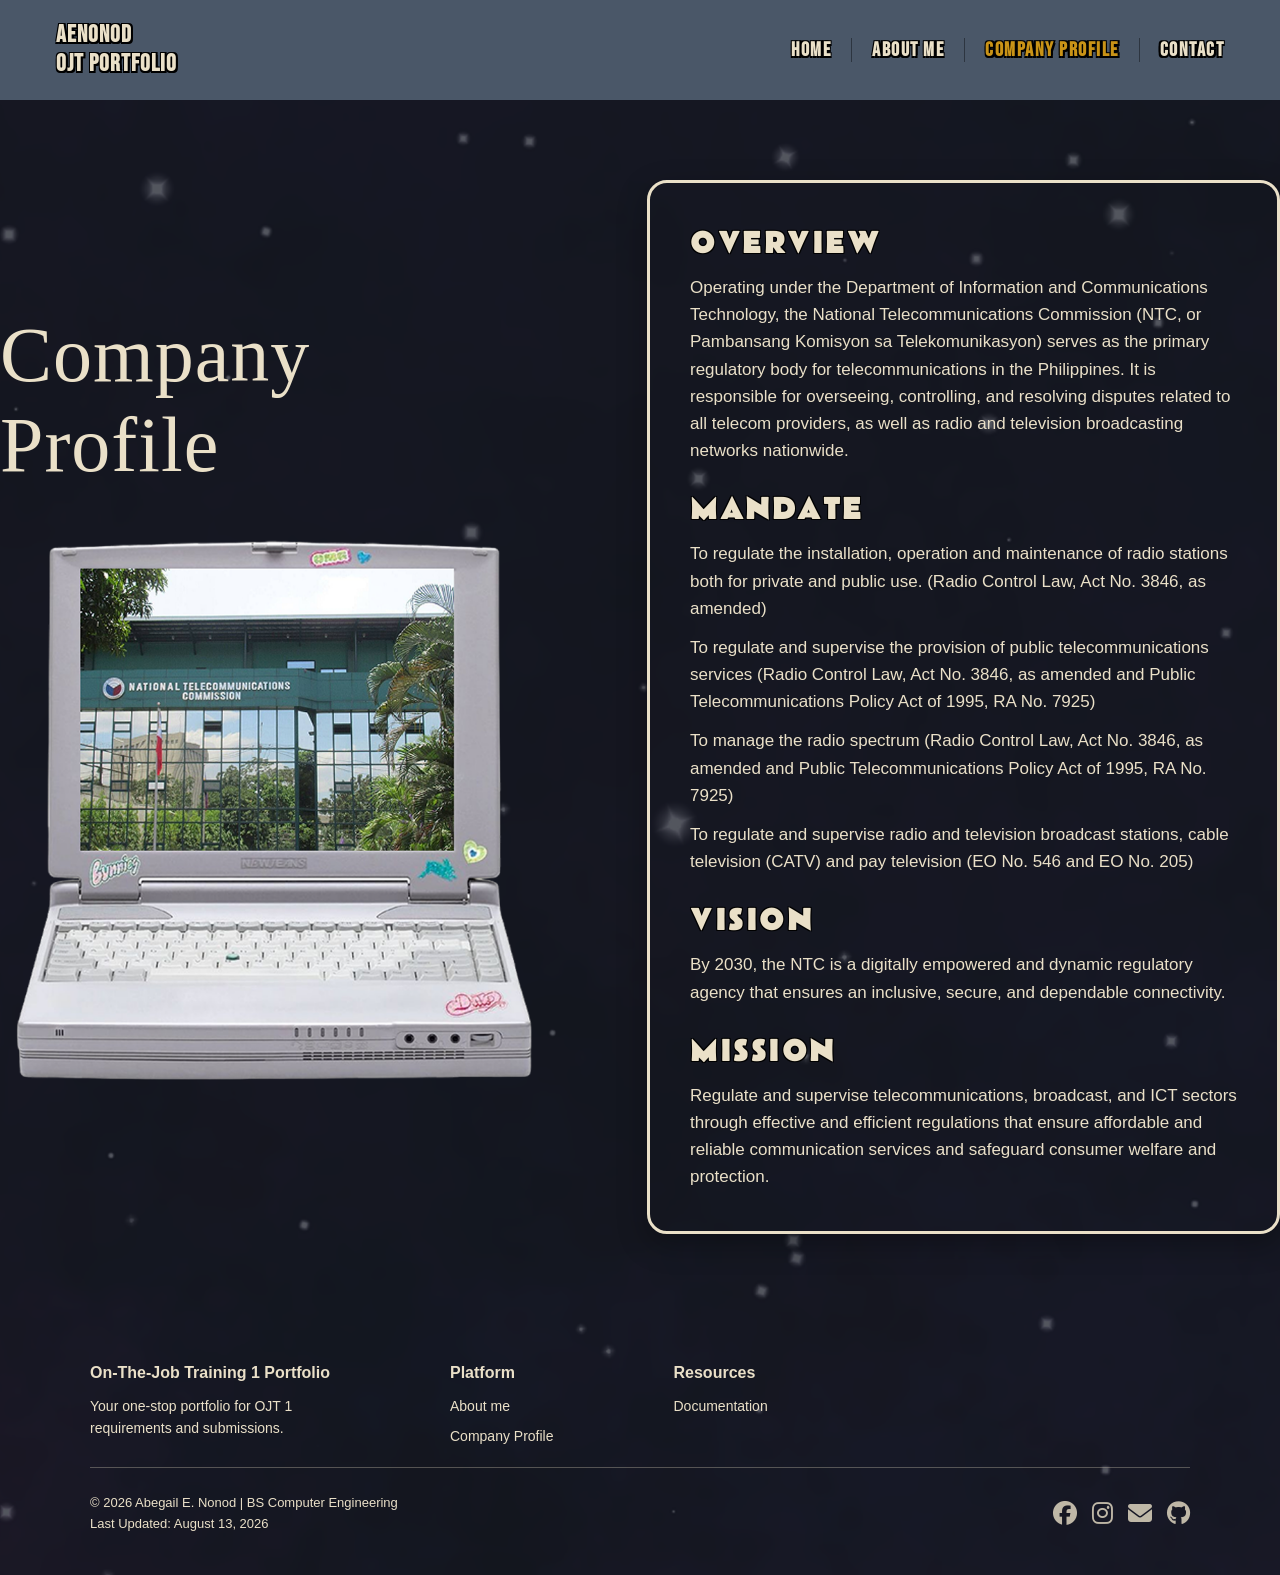
==== company.html @ 48c82810 "feat(company): added company profile tab" ====
<!DOCTYPE html>
<html lang="en">
<head>
    <meta charset="UTF-8">
    <meta name="viewport" content="width=device-width, initial-scale=1.0">
    <title>Abegail Nonod | OJT Portfolio</title>
    <link rel="icon" type="image/png" href="assets/icons/web_icon.png">
    <meta name="description" content="Homepage for OJT 1 Portfolio">

    <!-- Google Fonts -->
     <!-- Header Font -->
    <link rel="preconnect" href="https://fonts.googleapis.com">
    <link rel="preconnect" href="https://fonts.gstatic.com" crossorigin>
    <link href="https://fonts.googleapis.com/css2?family=Bebas+Neue&display=swap" rel="stylesheet">
    <!-- Cover Font (Name) -->
    <link rel="preconnect" href="https://fonts.googleapis.com">
    <link rel="preconnect" href="https://fonts.gstatic.com" crossorigin>
    <link href="https://fonts.googleapis.com/css2?family=Geologica:wght,CRSV@100..900,0&family=Henny+Penny&display=swap" rel="stylesheet">

    <link rel="preconnect" href="https://fonts.googleapis.com">
    <link rel="preconnect" href="https://fonts.gstatic.com" crossorigin>
    <link href="https://fonts.googleapis.com/css2?family=Belanosima:wght@400;600;700&family=Piedra&display=swap" rel="stylesheet">
    
    <!-- Stylesheet -->
    <link rel="stylesheet" href="https://cdnjs.cloudflare.com/ajax/libs/font-awesome/6.4.2/css/all.min.css">
    <link rel="stylesheet" href="styles/style_company.css">
</head>
<body>

    <!-- Navbar -->
    <header class="navbar" id="navbar">
        <nav class="nav-texts-left" id="nav-left">
            <p>AENONOD <br> OJT PORTFOLIO</p>
        </nav>

        <nav class="nav-links-right" id="nav-right">
            <a href="index.html">HOME</a>
            <a href="about.html">ABOUT ME</a>
            <a href="company.html" class="active">COMPANY PROFILE</a>
            <a href="contact.html">CONTACT</a>
        </nav>

        <!-- Mobile hamburger menu button -->
        <button class="hamburger-btn" id="hamburger-btn" type="button" aria-label="Toggle navigation menu">
            <img src="../assets/icons/hamburger_menu.svg" alt="Menu Icon">
        </button>
    </header>

    <!-- ---------- Company Profile Section ---------- -->
    <section class="company-section">
        <div class="company-container">
            <!-- Left Side: Title and Image -->
            <div class="company-left">
                <h1 class="company-title">Company Profile</h1>
                <img src="assets/background/ntc_comprof.png" alt="NTC" class="laptop-img">
            </div>

            <!-- Right Side: Info Card -->
            <div class="company-right">  
                <div class="info-block">
                    <h3>OVERVIEW</h3>
                    <p>Operating under the Department of Information and Communications Technology, the National Telecommunications Commission (NTC, or Pambansang Komisyon sa Telekomunikasyon) serves as the primary regulatory body for telecommunications in the Philippines. It is responsible for overseeing, controlling, and resolving disputes related to all telecom providers, as well as radio and television broadcasting networks nationwide.</p>
                </div>

                <div class="info-block">
                    <h3>MANDATE</h3>
                    <p>To regulate the installation, operation and maintenance of radio stations both for private and public use. (Radio Control Law, Act No. 3846, as amended)</p>
                    <p>To regulate and supervise the provision of public telecommunications services (Radio Control Law, Act No. 3846, as amended and Public Telecommunications Policy Act of 1995, RA No. 7925)</p>
                    <p>To manage the radio spectrum (Radio Control Law, Act No. 3846, as amended and Public Telecommunications Policy Act of 1995, RA No. 7925)</p>
                    <p>To regulate and supervise radio and television broadcast stations, cable television (CATV) and pay television (EO No. 546 and EO No. 205)</p>
                </div>

                <div class="info-block">
                    <h3>VISION</h3>
                    <p>By 2030, the NTC is a digitally empowered and dynamic regulatory agency that ensures an inclusive, secure, and dependable connectivity.</p>
                </div>

                <div class="info-block">
                    <h3>MISSION</h3>
                    <p>Regulate and supervise telecommunications, broadcast, and ICT sectors through effective and efficient regulations that ensure affordable and reliable communication services and safeguard consumer welfare and protection.</p>
                </div>
            </div>
        </div>
    </section>

    <!-- Footer -->
    <footer class="footer-section">
        <div class="footer-container">
            
            <div class="footer-top">
                <div class="footer-col description-col">
                    <h4>On-The-Job Training 1 Portfolio</h4>
                    <p>Your one-stop portfolio for OJT 1<br>requirements and submissions.</p>
                </div>

                <div class="footer-col">
                    <h4>Platform</h4>
                    <a href="about.html">About me</a>
                    <a href="company.html">Company Profile</a>
                </div>

                <div class="footer-col">
                    <h4>Resources</h4>
                    <a href="https://github.com/aenonod/abegail_nonod_ojt_portfolio" target="_blank">Documentation</a>
                </div>
            </div>

            <div class="footer-divider"></div>

            <div class="footer-bottom">
                <div class="footer-copy">
                    <p>&copy; 2026 Abegail E. Nonod | BS Computer Engineering</p>
                    <p>Last Updated: August 13, 2026</p> 
                </div>
                
                <div class="footer-socials">
                    <a href="https://www.facebook.com/abegail.nonod/" target="_blank"><i class="fa-brands fa-facebook"></i></a>
                    <a href="https://www.instagram.com/abeng.xiii/" target="_blank"><i class="fa-brands fa-instagram"></i></a>
                    <a href="https://mail.google.com/mail/?view=cm&fs=1&to=abegailenonod@gmail.com&su=Inquiry from OJT Portfolio" target="_blank"><i class="fa-solid fa-envelope"></i></a>
                    <a href="https://github.com/aenonod" target="_blank"><i class="fa-brands fa-github"></i></a>
                </div>
            </div>
            
        </div>
    </footer>

</body>
---- styles/style_company.css ----
/* ---------- Reset & Base Resets (Safeguard) ---------- */
*,
*::before,
*::after {
    box-sizing: border-box;
    margin: 0;
    padding: 0;
}

body {
    background-color: #1a1e29; 
    background-image: url('../assets/background/star_bg.png'); 
    background-size: cover; 
    background-position: center; 
    background-repeat: no-repeat; 
    background-attachment: fixed; 
    font-family: 'Bebas Neue', sans-serif; 
}

/* ---------- Navbar ---------- */
.navbar {
    position: relative;
    display: flex;
    justify-content: space-between;
    align-items: center;
    background-color: #4a5768; 
    height: 100px;
    padding: 0 56px;
    z-index: 100;
    flex-shrink: 0;
}

.nav-texts-left p {
    font-family: 'Bebas Neue', sans-serif;
    color: #EAE0C8; 
    font-size: 24px;
    line-height: 1.2;
    letter-spacing: 1px;
    font-weight: bold; 
    
    text-shadow: 
        -1.5px -1.5px 0 #000,  
         1.5px -1.5px 0 #000,
        -1.5px  1.5px 0 #000,
         1.5px  1.5px 0 #000;
}

.nav-links-right {
    display: flex;
    align-items: center;
    z-index: 2;
}

.navbar a {
    text-decoration: none;
    font-family: 'Bebas Neue', sans-serif; 
    font-weight: bold; 
    font-size: 20px;
    color: #EAE0C8; 
    text-transform: uppercase;
    letter-spacing: 1.5px;
    transition: color 0.3s ease, opacity 0.3s ease;
    padding: 0 20px;
    border-right: 1px solid #2d3540; 
    
    text-shadow: 
        -1.5px -1.5px 0 #000,  
         1.5px -1.5px 0 #000,
        -1.5px  1.5px 0 #000,
         1.5px  1.5px 0 #000;
}

.navbar a:last-child {
    border-right: none;
    padding-right: 0; 
}

.navbar a:hover {
    opacity: 0.7;
}

.navbar a.active {
    color: #c99317; 
}

.hamburger-btn {
    display: none; 
    background: none;
    border: none;
    cursor: pointer;
}

.hamburger-btn img {
    width: 32px;
    height: auto;
    display: block;
    filter: invert(100%);
}

@media (max-width: 768px) {
    .nav-links-right {
        display: none;
    }
    .hamburger-btn {
        display: block;
    }
}

/* ---------- Company Profile Section ---------- */
.company-section {
    display: flex;
    justify-content: center;
    padding: 80px 0 70px 0; 
}

.company-container {
    width: 1300px; 
    display: flex;
    align-items: center;
    gap: 100px; 
}

/* --- Left Column --- */
.company-left {
    flex: 1;
    display: flex;
    flex-direction: column;
    align-items: flex-start;
}

.company-title {
    font-family: 'Lora', serif; 
    font-size: 78px;
    font-weight: normal;
    color: #EAE0C8;
    margin-bottom: 30px;
    letter-spacing: 1px;
}

.laptop-img {
    width: 100%;
    max-width: 800px;
    height: auto;
}

/* --- Right Column (The Card) --- */
.company-right {
    flex: 1;
    background-color: transparent; 
    border: 3px solid #EAE0C8;
    border-radius: 20px;
    padding: 40px;
    box-shadow: 0px 10px 30px rgba(0, 0, 0, 0.3); 
}

.info-block {
    margin-bottom: 25px;
}

.info-block:last-child {
    margin-bottom: 0;
}

.info-block h3 {
    font-family: 'Belanosima';
    color: #EAE0C8;
    font-size: 33px;
    letter-spacing: 1.5px;
    margin-bottom: 10px;
    text-transform: uppercase;
    text-shadow: 1px 1px 0 #000, -1px -1px 0 #000, 1px -1px 0 #000, -1px 1px 0 #000; 
}

.info-block p {
    font-family: 'Google Sans Flex', sans-serif;
    color: #EAE0C8;
    font-size: 17px;
    line-height: 1.6;
    margin-bottom: 12px;
}

.info-block p:last-child {
    margin-bottom: 0;
}

/* ---------- Footer ---------- */
.footer-section {
    padding: 60px 0 40px 0; 
    background-color: transparent; 
    font-family: 'Google Sans Flex', sans-serif;
    display: flex;
    justify-content: center;
}

.footer-container {
    width: 1100px; 
    display: flex;
    flex-direction: column;
}

.footer-top {
    display: flex;
    justify-content: flex-start; 
    gap: 120px;
    margin-bottom: 20px;
}

.footer-col {
    display: flex;
    flex-direction: column;
    gap: 8px; 
}

.description-col {
    max-width: 350px; 
}

.footer-col h4 {
    font-family: 'Google Sans Flex', sans-serif;
    font-weight: bold;
    color: #EAE0C8; 
    font-size: 16px;
    letter-spacing: normal;
    margin-bottom: 5px; 
}

.footer-col p, 
.footer-col a {
    color: #EAE0C8; 
    text-decoration: none;
    font-size: 14px;
    line-height: 1.6;
    transition: color 0.3s ease;
}

.footer-col a:hover {
    color: #ffffff; 
}

.footer-divider {
    width: 100%; 
    height: 1px;
    background-color: #EAE0C8; 
    opacity: 0.3; 
    margin-bottom: 25px;
}

.footer-bottom {
    display: flex;
    justify-content: space-between; 
    align-items: center;
}

.footer-copy p {
    color: #EAE0C8;
    font-size: 13px;
    line-height: 1.6;
}

.footer-socials {
    display: flex;
    gap: 15px; 
}

.footer-socials a {
    color: #EAE0C8;
    font-size: 24px;
    opacity: 0.8;
    text-decoration: none;
    transition: transform 0.3s ease, opacity 0.3s ease, color 0.3s ease;
}

.footer-socials a:hover {
    transform: translateY(-3px);
    opacity: 1; 
    color: #ffffff; 
}

.footer-socials img:hover {
    transform: translateY(-3px); 
    opacity: 1; 
}
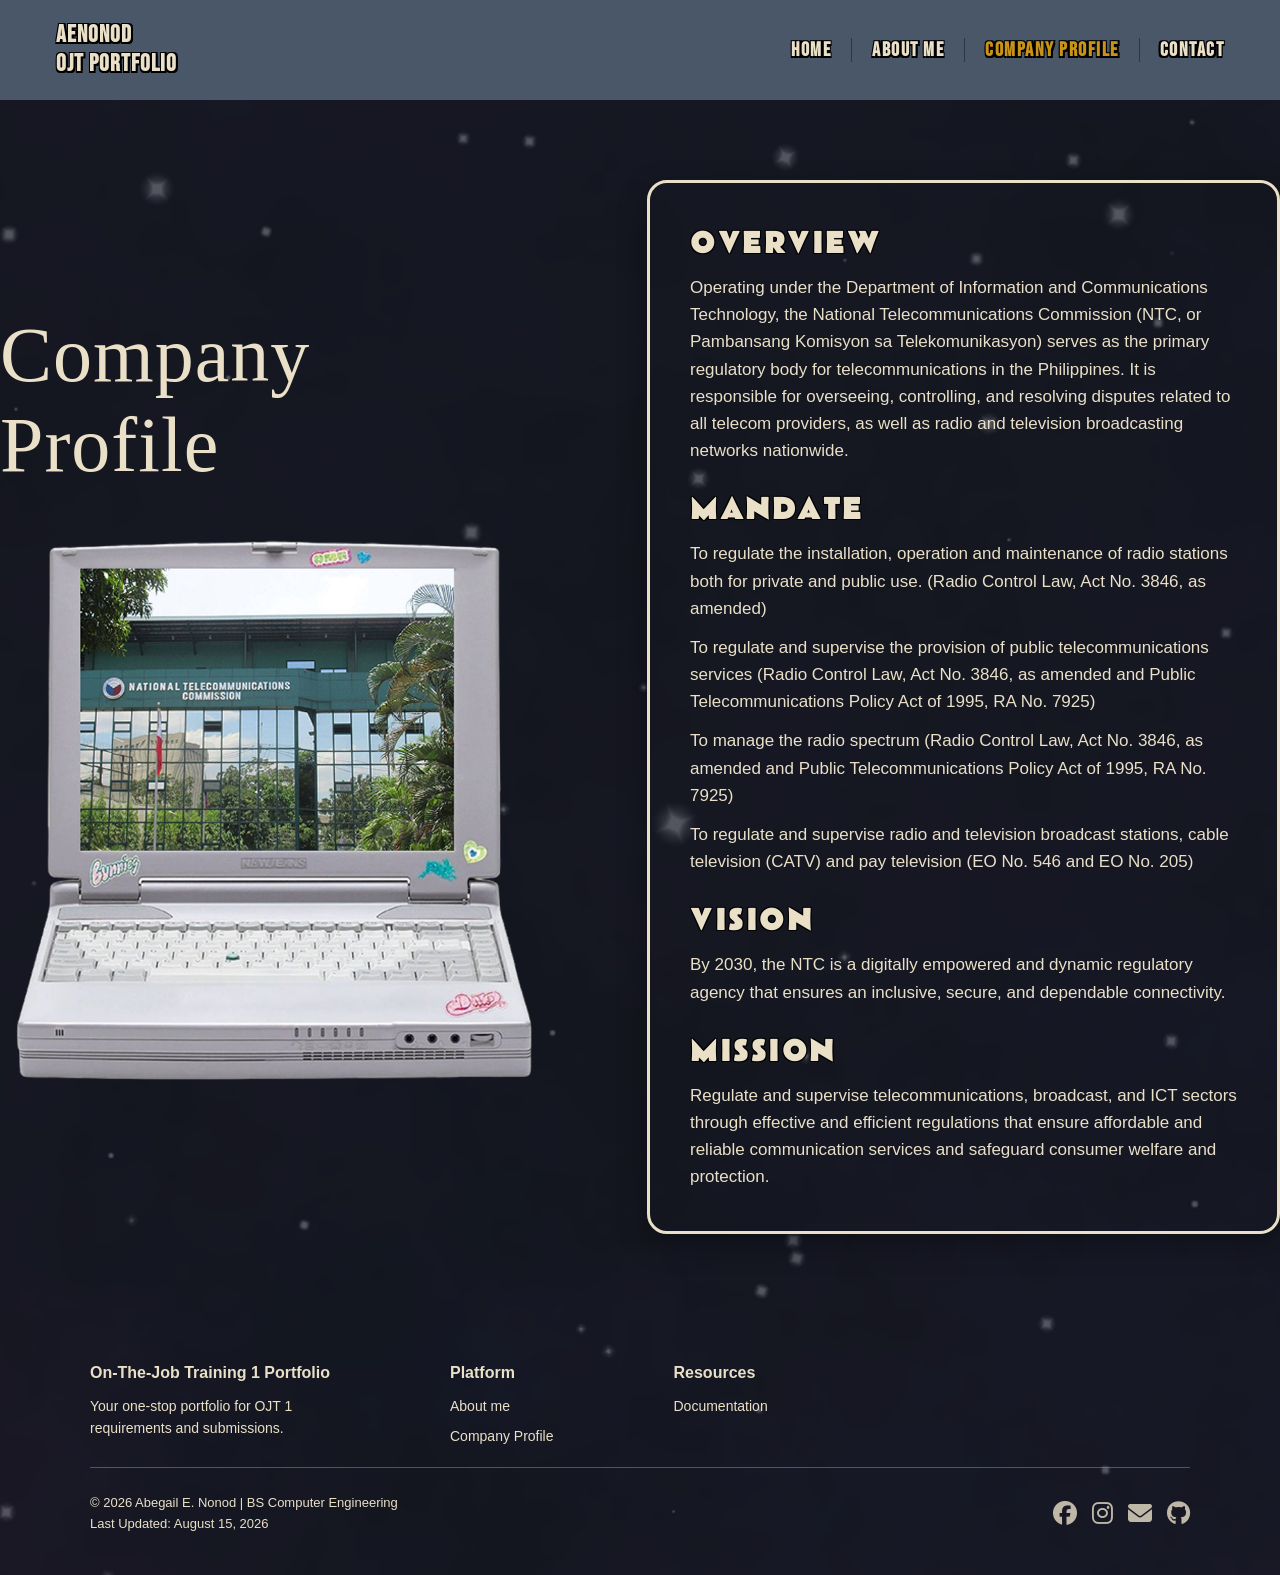
==== commit 4df5b09f: "feat(index): added consent form and internship agreement docs" ====
--- a/company.html
+++ b/company.html
@@ -110,7 +110,7 @@
             <div class="footer-bottom">
                 <div class="footer-copy">
                     <p>&copy; 2026 Abegail E. Nonod | BS Computer Engineering</p>
-                    <p>Last Updated: August 13, 2026</p> 
+                    <p>Last Updated: August 15, 2026</p> 
                 </div>
                 
                 <div class="footer-socials">
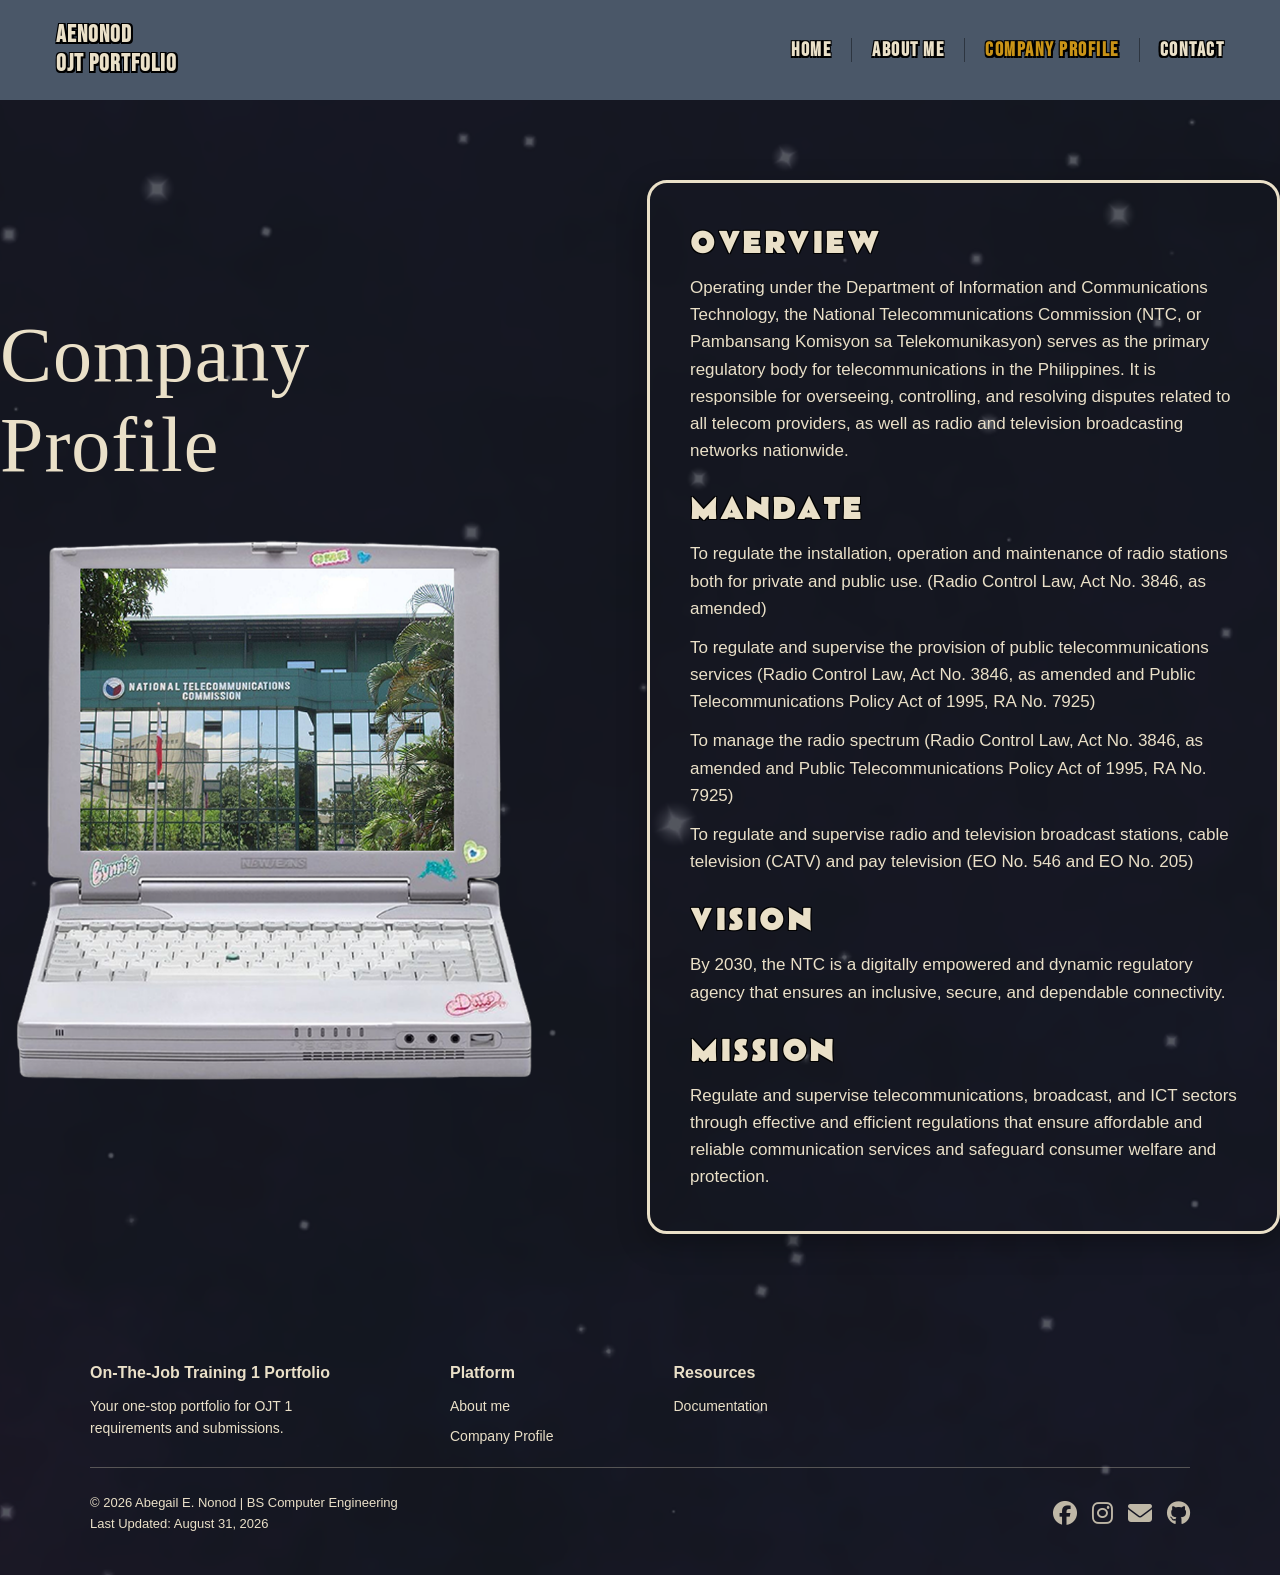
==== commit 989d3435: "feat(index): linked the approval sheet to its icon" ====
--- a/company.html
+++ b/company.html
@@ -110,7 +110,7 @@
             <div class="footer-bottom">
                 <div class="footer-copy">
                     <p>&copy; 2026 Abegail E. Nonod | BS Computer Engineering</p>
-                    <p>Last Updated: August 15, 2026</p> 
+                    <p>Last Updated: August 31, 2026</p> 
                 </div>
                 
                 <div class="footer-socials">
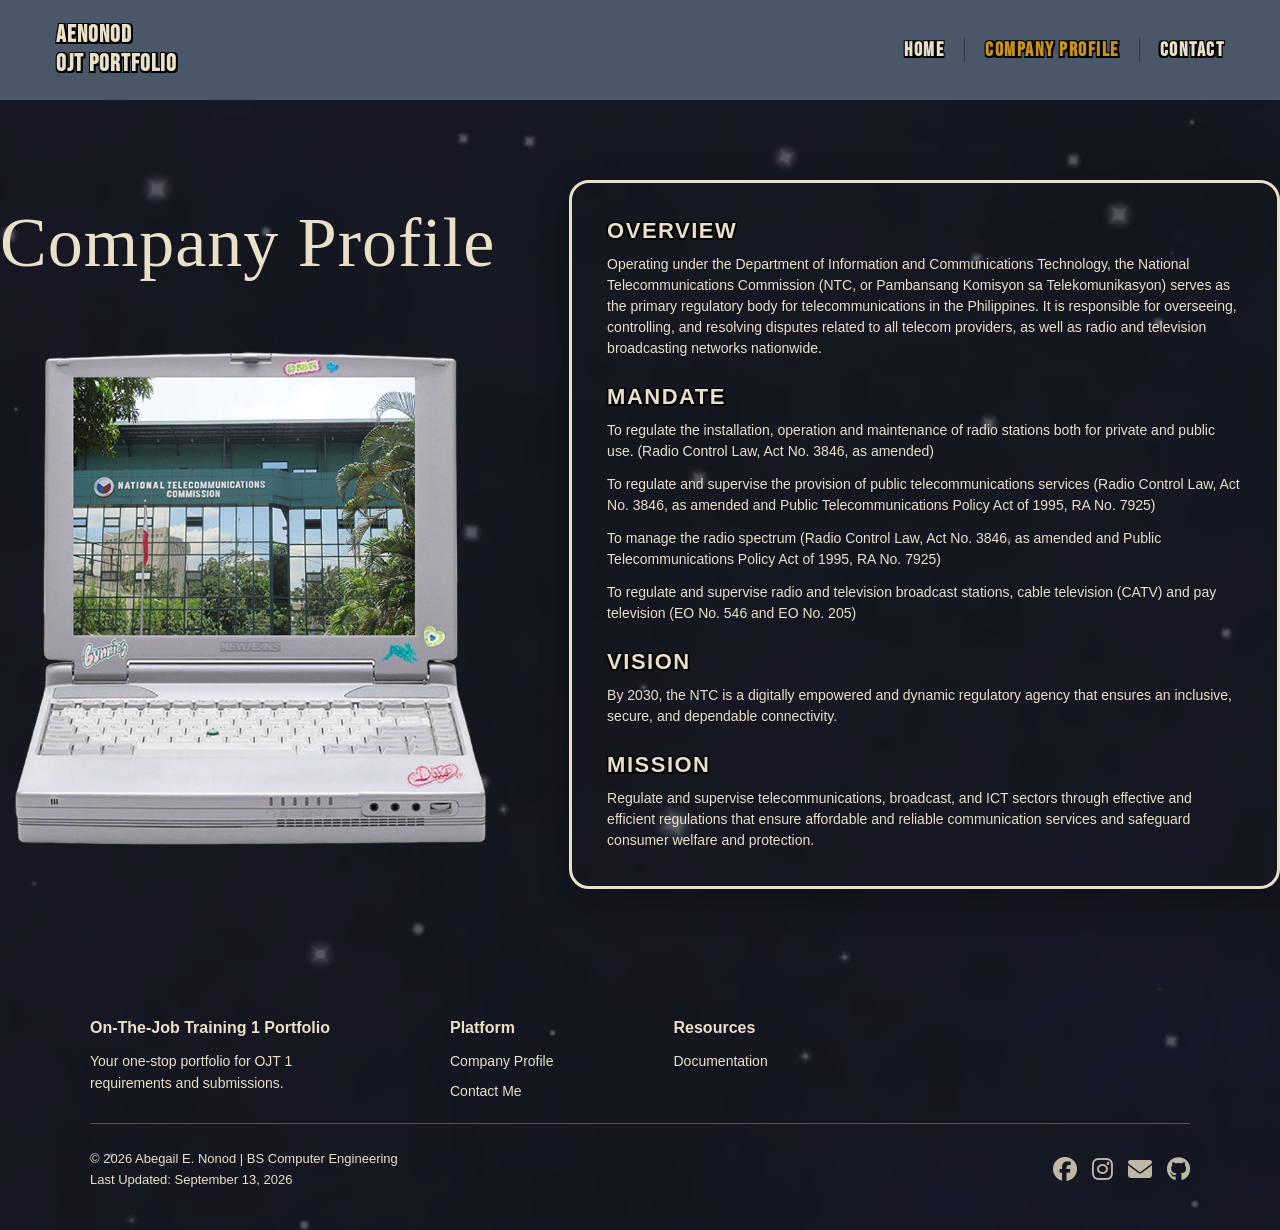
==== commit e141969a: "refactor: removed about me section and fixed company profile ui" ====
--- a/company.html
+++ b/company.html
@@ -5,7 +5,7 @@
     <meta name="viewport" content="width=device-width, initial-scale=1.0">
     <title>Abegail Nonod | OJT Portfolio</title>
     <link rel="icon" type="image/png" href="assets/icons/web_icon.png">
-    <meta name="description" content="Homepage for OJT 1 Portfolio">
+    <meta name="description" content="Company profile section of OJT 1 Portfolio">
 
     <!-- Google Fonts -->
      <!-- Header Font -->
@@ -35,7 +35,6 @@
 
         <nav class="nav-links-right" id="nav-right">
             <a href="index.html">HOME</a>
-            <a href="about.html">ABOUT ME</a>
             <a href="company.html" class="active">COMPANY PROFILE</a>
             <a href="contact.html">CONTACT</a>
         </nav>
@@ -95,8 +94,8 @@
 
                 <div class="footer-col">
                     <h4>Platform</h4>
-                    <a href="about.html">About me</a>
                     <a href="company.html">Company Profile</a>
+                    <a href="contact.html">Contact Me</a>
                 </div>
 
                 <div class="footer-col">
@@ -110,7 +109,7 @@
             <div class="footer-bottom">
                 <div class="footer-copy">
                     <p>&copy; 2026 Abegail E. Nonod | BS Computer Engineering</p>
-                    <p>Last Updated: August 31, 2026</p> 
+                    <p>Last Updated: September 13, 2026</p> 
                 </div>
                 
                 <div class="footer-socials">
--- a/styles/style_company.css
+++ b/styles/style_company.css
@@ -117,7 +117,7 @@
     width: 1300px; 
     display: flex;
     align-items: center;
-    gap: 100px; 
+    gap: 40px; 
 }
 
 /* --- Left Column --- */
@@ -130,26 +130,26 @@
 
 .company-title {
     font-family: 'Lora', serif; 
-    font-size: 78px;
+    font-size: 70px;
     font-weight: normal;
     color: #EAE0C8;
-    margin-bottom: 30px;
+    margin-bottom: 50px;
     letter-spacing: 1px;
 }
 
 .laptop-img {
     width: 100%;
-    max-width: 800px;
+    max-width: 500px;
     height: auto;
 }
 
 /* --- Right Column (The Card) --- */
 .company-right {
-    flex: 1;
+    flex: 1.2;
     background-color: transparent; 
     border: 3px solid #EAE0C8;
     border-radius: 20px;
-    padding: 40px;
+    padding: 35px;
     box-shadow: 0px 10px 30px rgba(0, 0, 0, 0.3); 
 }
 
@@ -162,20 +162,21 @@
 }
 
 .info-block h3 {
-    font-family: 'Belanosima';
-    color: #EAE0C8;
-    font-size: 33px;
+    font-family: 'Google Sans Flex', sans-serif; /* Binago to Google Sans Flex */
+    font-weight: 900; /* Pinakasolid na kapal */
+    color: #EAE0C8;
+    font-size: 22px;
     letter-spacing: 1.5px;
     margin-bottom: 10px;
     text-transform: uppercase;
-    text-shadow: 1px 1px 0 #000, -1px -1px 0 #000, 1px -1px 0 #000, -1px 1px 0 #000; 
+    text-shadow: 1.5px 1.5px 0 #000, -1.5px -1.5px 0 #000, 1.5px -1.5px 0 #000, -1.5px 1.5px 0 #000;
 }
 
 .info-block p {
     font-family: 'Google Sans Flex', sans-serif;
     color: #EAE0C8;
-    font-size: 17px;
-    line-height: 1.6;
+    font-size: 14px;
+    line-height: 1.5;
     margin-bottom: 12px;
 }
 
